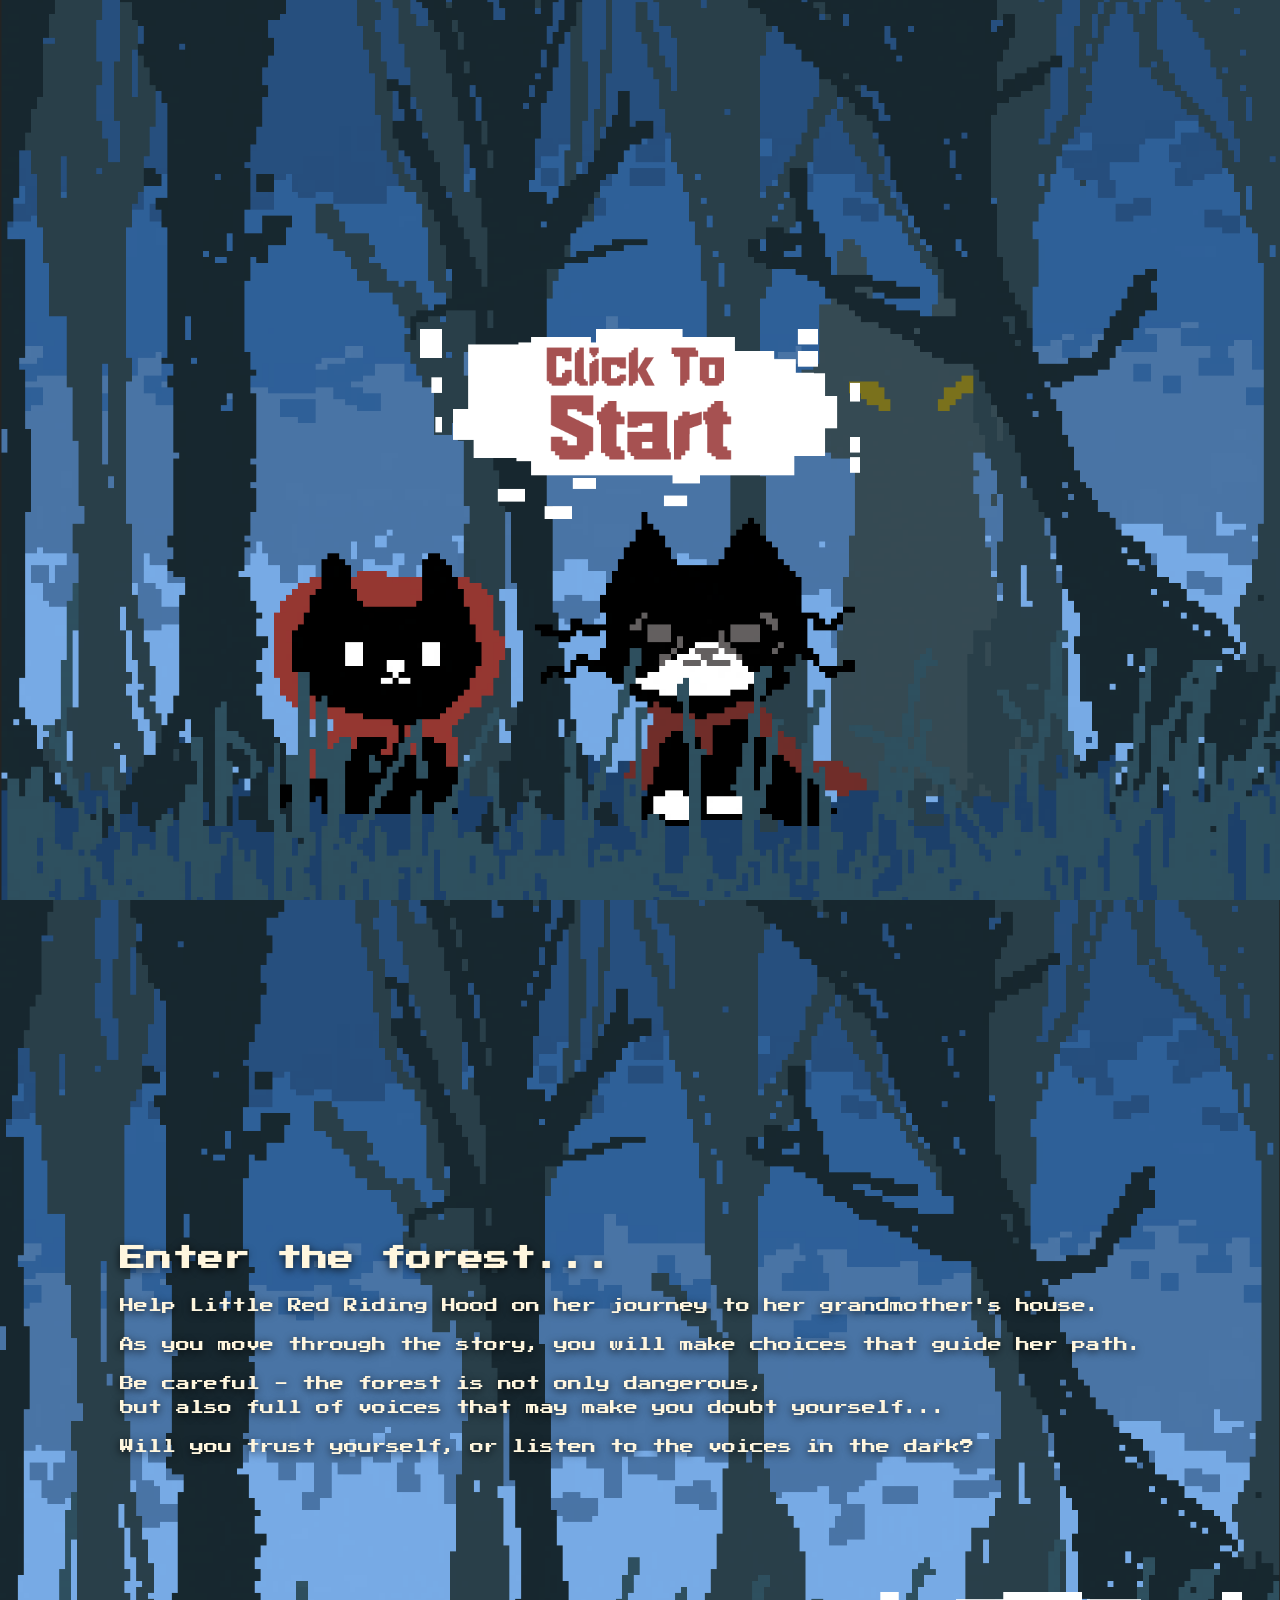
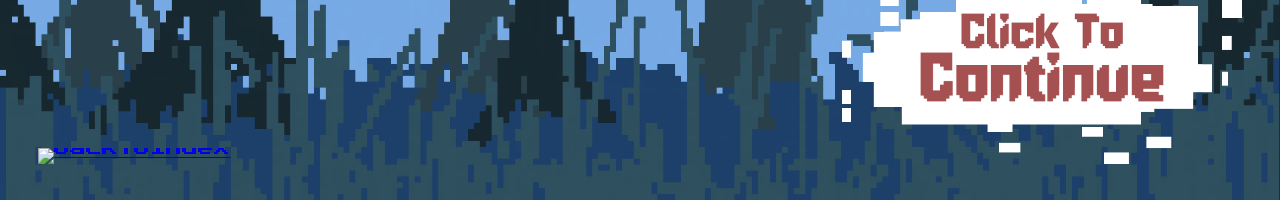
==== index.html @ edc4420d "Add files via upload" ====
<!DOCTYPE html>
<html lang="zh-CN">
<head>
	<meta charset="UTF-8">
	<meta name="viewport" content="width=device-width, initial-scale=1.0">
	<title>Background Demo</title>
	<link rel="stylesheet" href="style.css">
</head>
<body>
	<section class="screen first-screen" id="first-screen">
		<main class="hero">
			<a class="start-button" href="#second-screen" aria-label="start">
				<img src="pic/button1.png" alt="startGame">
			</a>
		</main>
	</section>

	<section class="screen second-screen" id="second-screen">
		<section class="instruction-copy" aria-label="instruction text">
			<h2>Enter the forest...</h2>
			<p>Help Little Red Riding Hood on her journey to her grandmother's house.</p>
			<p>As you move through the story, you will make choices that guide her path.</p>
			<p>Be careful - the forest is not only dangerous,<br>but also full of voices that may make you doubt yourself...</p>
			<p>Will you trust yourself, or listen to the voices in the dark?</p>
		</section>
		<a class="back-home-button" href="#first-screen" aria-label="backToIndex">
			<img src="pic/button3.png" alt="backToIndex">
		</a>
		<a class="game-button" href="game.html" aria-label="enterGame">
			<img src="pic/button2.png" alt="enterGame">
		</a>
	</section>
	<div class="transition-panel" aria-hidden="true"></div>
	<script src="index.js"></script>
</body>
</html>
---- style.css ----
@import url("https://fonts.googleapis.com/css2?family=Press+Start+2P&display=swap");

html {
	scroll-behavior: smooth;
}

body {
	margin: 0;
	min-height: 100vh;
	overflow-x: hidden;
	font-family: "Press Start 2P", monospace;
}

body.pre-start-lock {
	overflow: hidden;
}

body.instruction-lock {
	overflow: hidden;
}


.screen {
	min-height: 100vh;
	background-size: cover;
	background-position: center;
	background-repeat: no-repeat;
	display: flex;
	align-items: center;
	justify-content: center;
}

.first-screen {
	background-image: url("pic/index.png");
}

.second-screen {
	background-image: url("pic/background.png");
	position: relative;
}

.instruction-copy {
	width: min(86vw, 1040px);
	color: #fff6de;
	text-align: left;
	line-height: 1.6;
	text-shadow: 0 2px 8px rgba(0, 0, 0, 0.75);
}

.instruction-copy h2 {
	margin: 0 0 18px;
	font-size: clamp(18px, 2vw, 32px);
	line-height: 1.4;
}

.instruction-copy p {
	margin: 0 0 14px;
	font-size: clamp(10px, 1.1vw, 18px);
	line-height: 1.75;
}

.instruction-copy p:last-child {
	margin-bottom: 0;
}

.game-button {
	position: absolute;
	right: clamp(16px, 3vw, 48px);
	bottom: clamp(16px, 4vh, 56px);
	display: inline-block;
	line-height: 0;
	transition: transform 0.2s ease;
}

.game-button img {
	width: min(46vw, 400px);
	height: auto;
	display: block;
}

.game-button:hover {
	transform: translateY(-2px);
}

.back-home-button {
	position: absolute;
	left: clamp(16px, 3vw, 48px);
	bottom: clamp(16px, 4vh, 56px);
	display: inline-block;
	line-height: 0;
	transition: transform 0.2s ease;
}

.back-home-button img {
	width: min(42vw, 340px);
	height: auto;
	display: block;
}

.back-home-button:hover {
	transform: translateY(-2px);
}

.transition-panel {
	position: fixed;
	inset: 0;
	background-image: url("pic/game.png");
	background-size: cover;
	background-position: center;
	background-repeat: no-repeat;
	transform: translateX(100%);
	pointer-events: none;
	z-index: 999;
}

body.to-game .screen {
	animation: currentPageOut 0.7s ease forwards;
}

body.to-game .transition-panel {
	animation: gamePageIn 0.7s ease forwards;
}

@keyframes currentPageOut {
	from {
		transform: translateX(0);
	}

	to {
		transform: translateX(-100%);
	}
}

@keyframes gamePageIn {
	from {
		transform: translateX(100%);
	}

	to {
		transform: translateX(0);
	}
}

.hero {
	display: flex;
	flex-direction: column;
	align-items: center;
	justify-content: center;
	gap: 18px;
	text-align: center;
}

.title-image {
	width: min(42vw, 400px);
	height: auto;
	display: block;
}

.start-button {
	display: inline-block;
	padding: 0;
	border: 0;
	background: transparent;
	cursor: pointer;
	margin-top: -52px;
}

.start-button img {
	width: min(50vw, 440px);
	height: auto;
	display: block;
}

.start-button:hover {
	transform: translateY(-2px);
}

.game-page {
	width: 100%;
	height: 100vh;
	background-image: url("pic/game.png");
	background-size: cover;
	background-position: center;
	background-repeat: no-repeat;
	position: relative;
	overflow: hidden;
}

.ending-page {
	background-image: url("pic/background.png") !important;
	display: grid;
	place-items: center;
	min-height: 100vh;
	padding: clamp(64px, 8vh, 92px) clamp(14px, 2vw, 24px) clamp(20px, 3vh, 30px);
	box-sizing: border-box;
}

.collection-btn {
	position: fixed;
	top: clamp(12px, 2vh, 20px);
	right: clamp(12px, 2vw, 24px);
	z-index: 6;
	font-family: "Press Start 2P", monospace;
	font-size: clamp(8px, 0.8vw, 11px);
	padding: 10px 12px;
	border: 2px solid #f5f5f5;
	border-radius: 10px;
	background: #ffffff;
	color: #2a1a18;
	cursor: pointer;
	transition: transform 0.15s ease, box-shadow 0.15s ease;
}

.collection-btn:hover {
	transform: translateY(-2px);
	box-shadow: 0 10px 16px rgba(0, 0, 0, 0.28);
}

.back-btn {
	position: fixed;
	left: clamp(10px, 1.8vw, 24px);
	top: clamp(126px, 18vh, 176px);
	z-index: 6;
	display: inline-block;
	line-height: 0;
	transition: transform 0.15s ease;
}

.back-btn img {
	width: min(22vw, 180px);
	height: auto;
	display: block;
}

.back-btn:hover {
	transform: translateY(-2px);
}

.story-shell {
	width: min(84vw, 900px);
	margin: clamp(64px, 9vh, 112px) auto 0;
	padding: clamp(16px, 2.6vh, 30px);
	display: grid;
	gap: 14px;
	position: relative;
	z-index: 2;
}

.ending-shell {
	width: min(94vw, 1180px);
	margin: 0;
	padding: clamp(12px, 1.6vh, 20px);
	display: grid;
	grid-template-columns: 1fr 1fr;
	gap: clamp(14px, 2vw, 22px);
	position: relative;
	z-index: 2;
}

.ending-image-card {
	background: rgba(24, 17, 16, 0.82);
	border: 2px solid rgba(255, 220, 170, 0.65);
	border-radius: 14px;
	padding: 10px;
	backdrop-filter: blur(3px);
	box-shadow: 0 14px 26px rgba(0, 0, 0, 0.35);
	display: flex;
	align-items: center;
	justify-content: center;
	min-height: 0;
	width: fit-content;
	max-width: 100%;
	justify-self: center;
}

.ending-image-card img {
	display: block;
	width: auto;
	height: auto;
	max-width: min(42vw, 560px);
	max-height: 72vh;
	border-radius: 8px;
}

.ending-card {
	background: rgba(24, 17, 16, 0.82);
	border: 2px solid rgba(255, 220, 170, 0.65);
	border-radius: 14px;
	padding: clamp(16px, 2vw, 24px);
	color: #fff8e5;
	backdrop-filter: blur(3px);
	box-shadow: 0 14px 26px rgba(0, 0, 0, 0.35);
	display: flex;
	flex-direction: column;
	justify-content: center;
	min-height: 0;
}

.ending-card h2 {
	margin: 0 0 12px;
	font-size: clamp(14px, 2vw, 24px);
	line-height: 1.4;
}

.ending-card p {
	margin: 0 0 16px;
	font-size: clamp(10px, 1.1vw, 16px);
	line-height: 1.9;
	color: #fff2d0;
	flex-grow: 1;
}

.ending-actions {
	display: flex;
	align-items: center;
	justify-content: space-between;
	gap: 12px;
	flex-wrap: nowrap;
}

.action-btn {
	font-family: "Press Start 2P", monospace;
	font-size: clamp(8px, 0.92vw, 12px);
	line-height: 1.6;
	padding: 12px 14px;
	text-align: center;
	border: 2px solid #f5f5f5;
	border-radius: 10px;
	background: #ffffff;
	color: #2a1a18;
	cursor: pointer;
	transition: transform 0.15s ease, box-shadow 0.15s ease;
}

.action-btn:hover {
	transform: translateY(-2px);
	box-shadow: 0 10px 16px rgba(0, 0, 0, 0.28);
}

.image-action-btn {
	padding: 0;
	border: 0;
	background: transparent;
	box-shadow: none;
}

.image-action-btn img {
	width: min(26vw, 210px);
	height: auto;
	display: block;
}

.image-action-btn:hover {
	transform: translateY(-2px);
	box-shadow: none;
}

.story-header {
	background: rgba(20, 8, 8, 0.72);
	border: 2px solid rgba(255, 214, 153, 0.75);
	border-radius: 14px;
	padding: clamp(14px, 2vw, 20px);
	box-shadow: 0 12px 24px rgba(0, 0, 0, 0.35);
	color: #fff0c9;
}

.story-header h1 {
	margin: 0;
	font-size: clamp(16px, 2.2vw, 30px);
	line-height: 1.4;
}

.chapter-label {
	margin: 0 0 10px;
	font-size: clamp(8px, 1vw, 12px);
	letter-spacing: 0.08em;
	text-transform: uppercase;
	color: #ffd188;
}

.hud-stats {
	position: fixed;
	left: clamp(10px, 1.8vw, 24px);
	top: clamp(10px, 1.8vh, 20px);
	z-index: 5;
	display: grid;
	gap: 7px;
	font-size: clamp(8px, 0.85vw, 12px);
	max-width: min(42vw, 360px);
}

.hud-stats span {
	display: block;
	padding: 8px 10px;
	border-radius: 8px;
	background: rgba(17, 9, 8, 0.82);
	border: 1px solid rgba(255, 233, 188, 0.55);
	color: #fff2d0;
	box-shadow: 0 8px 14px rgba(0, 0, 0, 0.25);
}

.story-card {
	background: rgba(24, 17, 16, 0.82);
	border: 2px solid rgba(255, 220, 170, 0.65);
	border-radius: 14px;
	padding: clamp(16px, 2vw, 24px);
	color: #fff8e5;
	backdrop-filter: blur(3px);
	box-shadow: 0 14px 26px rgba(0, 0, 0, 0.35);
	min-height: clamp(390px, 48vh, 540px);
}

.story-card h2 {
	margin: 0 0 12px;
	font-size: clamp(14px, 2vw, 24px);
	line-height: 1.4;
}

.story-card p {
	margin: 0;
	font-size: clamp(10px, 1.1vw, 16px);
	line-height: 1.9;
	color: #fff2d0;
}

.choice-list {
	margin-top: 22px;
	display: grid;
	gap: 12px;
}

.choice-btn,
.restart-btn {
	font-family: "Press Start 2P", monospace;
	font-size: clamp(8px, 0.92vw, 12px);
	line-height: 1.6;
	padding: 12px 14px;
	text-align: left;
	border: 2px solid #f5f5f5;
	border-radius: 10px;
	background: #ffffff;
	color: #2a1a18;
	cursor: pointer;
	transition: transform 0.15s ease, box-shadow 0.15s ease;
}

.choice-btn:hover,
.restart-btn:hover {
	transform: translateY(-2px);
	box-shadow: 0 10px 16px rgba(0, 0, 0, 0.28);
}

.restart-btn {
	margin-top: 20px;
	text-align: center;
	width: 100%;
}

.ending-modal {
	position: fixed;
	inset: 0;
	z-index: 10;
	display: grid;
	place-items: center;
	padding: 18px;
}

.ending-modal[hidden] {
	display: none;
}

.ending-modal-backdrop {
	position: absolute;
	inset: 0;
	background: rgba(0, 0, 0, 0.62);
}

.ending-modal-panel {
	position: relative;
	width: min(92vw, 760px);
	max-height: min(82vh, 680px);
	overflow: auto;
	background: rgba(25, 16, 15, 0.95);
	border: 2px solid rgba(255, 220, 170, 0.8);
	border-radius: 14px;
	padding: clamp(16px, 2vw, 24px);
	box-shadow: 0 16px 30px rgba(0, 0, 0, 0.36);
	color: #fff8e5;
}

.ending-modal-header {
	display: flex;
	align-items: center;
	justify-content: space-between;
	gap: 12px;
}

.ending-modal-header h2 {
	margin: 0;
	font-size: clamp(13px, 1.4vw, 20px);
	line-height: 1.4;
}

.close-modal-btn {
	font-family: "Press Start 2P", monospace;
	font-size: clamp(8px, 0.78vw, 10px);
	padding: 8px 10px;
	border: 2px solid #f5f5f5;
	border-radius: 8px;
	background: #ffffff;
	color: #2a1a18;
	cursor: pointer;
}

.ending-count {
	margin: 14px 0 12px;
	font-size: clamp(9px, 1vw, 13px);
	color: #ffe6b3;
}

.ending-collection-list {
	list-style: none;
	padding: 0;
	margin: 0;
	display: grid;
	gap: 10px;
}

.ending-collection-list li {
	border: 1px solid rgba(255, 220, 170, 0.5);
	border-radius: 10px;
	padding: 12px;
	background: rgba(255, 234, 196, 0.08);
	font-size: clamp(8px, 0.9vw, 12px);
	line-height: 1.7;
}

.ending-link-btn {
	font-family: "Press Start 2P", monospace;
	font-size: inherit;
	line-height: inherit;
	color: #fff8e5;
	background: transparent;
	border: 0;
	padding: 0;
	text-align: left;
	width: 100%;
	cursor: pointer;
}

.ending-link-btn:hover {
	text-decoration: underline;
}

.ending-collection-list .locked {
	color: #d6c4a0;
	opacity: 0.8;
}

@media (max-width: 860px) {
	.ending-page {
		padding-top: 72px;
		padding-bottom: 18px;
		place-items: start center;
	}

	.ending-shell {
		grid-template-columns: 1fr;
		width: min(94vw, 620px);
		padding: 0;
	}

	.ending-image-card,
	.ending-card {
		min-height: 0;
	}

	.ending-image-card img {
		max-width: 100%;
		max-height: 56vh;
	}

	.ending-actions {
		justify-content: center;
		gap: 10px;
	}

	.image-action-btn img {
		width: min(40vw, 170px);
	}

	.hud-stats {
		left: 10px;
		top: 10px;
		max-width: 64vw;
		font-size: 8px;
	}

	.back-btn {
		left: 10px;
		top: 172px;
	}

	.back-btn img {
		width: min(38vw, 170px);
	}

	.story-shell {
		margin-top: clamp(92px, 12vh, 138px);
		padding-bottom: 140px;
	}

	.collection-btn {
		font-size: 8px;
		padding: 9px 10px;
	}
}
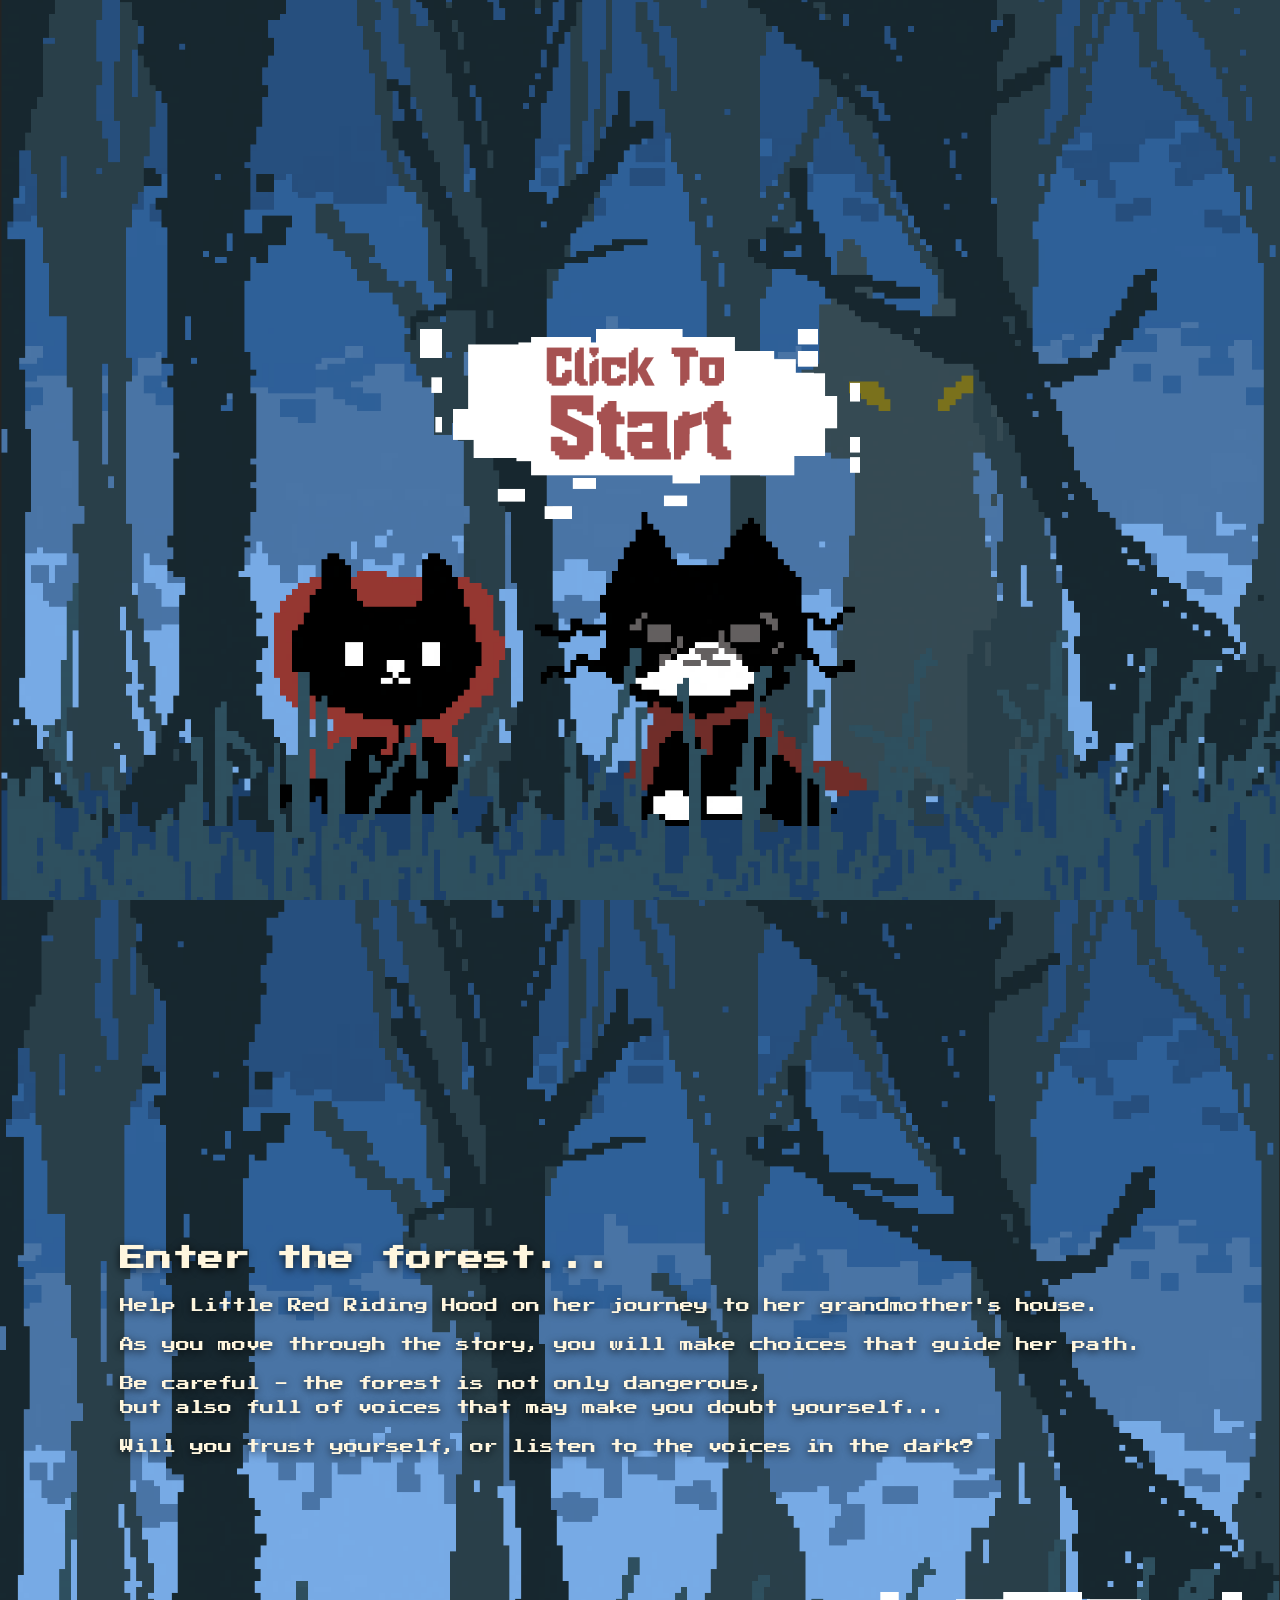
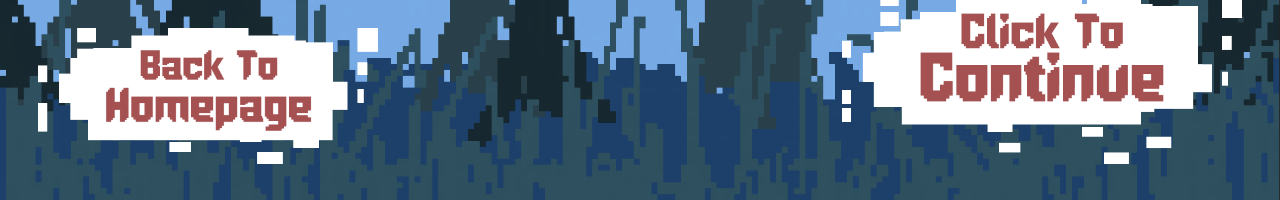
==== commit 743e3bf2: "Update index.html" ====
--- a/index.html
+++ b/index.html
@@ -24,7 +24,7 @@
 			<p>Will you trust yourself, or listen to the voices in the dark?</p>
 		</section>
 		<a class="back-home-button" href="#first-screen" aria-label="backToIndex">
-			<img src="pic/button3.png" alt="backToIndex">
+			<img src="pic/button5.png" alt="backToIndex">
 		</a>
 		<a class="game-button" href="game.html" aria-label="enterGame">
 			<img src="pic/button2.png" alt="enterGame">
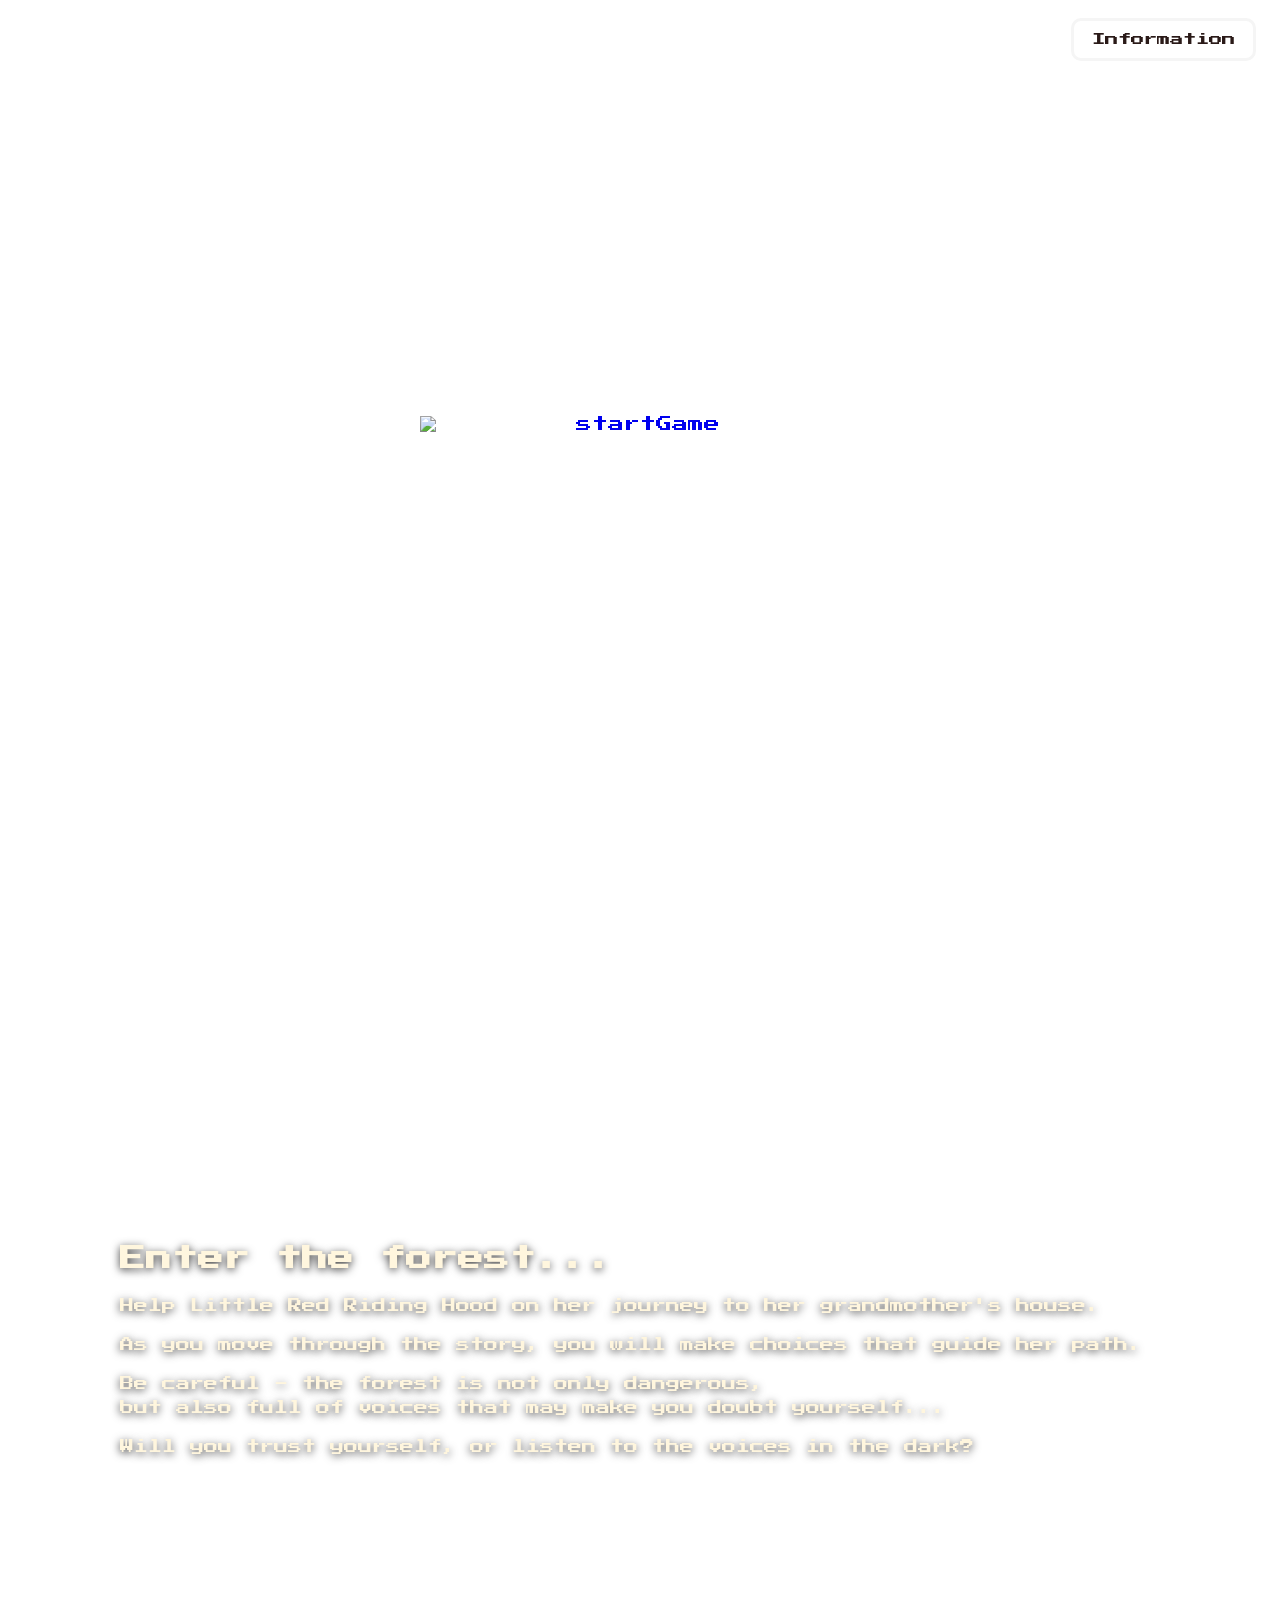
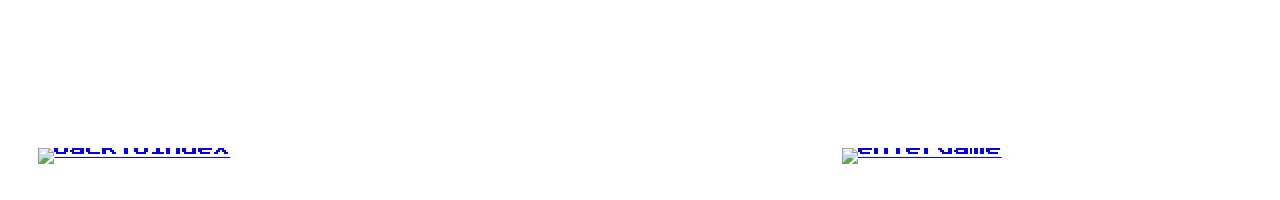
==== commit b52ef4b3: "Add files via upload" ====
--- a/index.html
+++ b/index.html
@@ -30,6 +30,23 @@
 			<img src="pic/button2.png" alt="enterGame">
 		</a>
 	</section>
+	<button class="info-button" type="button" aria-haspopup="dialog" aria-expanded="false" aria-controls="info-popup">
+		Information
+	</button>
+	<section class="info-popup" id="info-popup" role="dialog" aria-modal="true" aria-label="Information panel" hidden>
+		<div class="info-popup-backdrop" data-info-close></div>
+		<div class="info-popup-panel">
+			<button class="info-popup-close" type="button" aria-label="Close information" data-info-close>
+				<img src="pic/close.png" alt="">
+			</button>
+			<div class="info-popup-content">
+				<h2>Introduction:</h2>
+				<p>To be added...</p>
+				<h2>Reference:</h2>
+				<p>To be added...</p>
+			</div>
+		</div>
+	</section>
 	<div class="transition-panel" aria-hidden="true"></div>
 	<script src="index.js"></script>
 </body>
--- a/style.css
+++ b/style.css
@@ -11,14 +11,10 @@
 	font-family: "Press Start 2P", monospace;
 }
 
-body.pre-start-lock {
+body.pre-start-lock,
+body.info-open {
 	overflow: hidden;
 }
-
-body.instruction-lock {
-	overflow: hidden;
-}
-
 
 .screen {
 	min-height: 100vh;
@@ -37,6 +33,35 @@
 .second-screen {
 	background-image: url("pic/background.png");
 	position: relative;
+}
+
+.hero {
+	display: flex;
+	flex-direction: column;
+	align-items: center;
+	justify-content: center;
+	gap: 18px;
+	text-align: center;
+}
+
+.start-button {
+	display: inline-block;
+	padding: 0;
+	border: 0;
+	background: transparent;
+	cursor: pointer;
+	margin-top: -52px;
+	transition: transform 0.2s ease;
+}
+
+.start-button img {
+	width: min(50vw, 440px);
+	height: auto;
+	display: block;
+}
+
+.start-button:hover {
+	transform: translateY(-2px);
 }
 
 .instruction-copy {
@@ -141,65 +166,42 @@
 	}
 }
 
-.hero {
-	display: flex;
-	flex-direction: column;
-	align-items: center;
-	justify-content: center;
-	gap: 18px;
-	text-align: center;
-}
-
-.title-image {
-	width: min(42vw, 400px);
-	height: auto;
-	display: block;
-}
-
-.start-button {
-	display: inline-block;
-	padding: 0;
-	border: 0;
-	background: transparent;
-	cursor: pointer;
-	margin-top: -52px;
-}
-
-.start-button img {
-	width: min(50vw, 440px);
-	height: auto;
-	display: block;
-}
-
-.start-button:hover {
-	transform: translateY(-2px);
-}
-
 .game-page {
 	width: 100%;
-	height: 100vh;
+	min-height: 100vh;
 	background-image: url("pic/game.png");
 	background-size: cover;
 	background-position: center;
 	background-repeat: no-repeat;
 	position: relative;
-	overflow: hidden;
-}
-
-.ending-page {
-	background-image: url("pic/background.png") !important;
-	display: grid;
-	place-items: center;
-	min-height: 100vh;
-	padding: clamp(64px, 8vh, 92px) clamp(14px, 2vw, 24px) clamp(20px, 3vh, 30px);
+	overflow-x: hidden;
+	overflow-y: auto;
+}
+
+.game-top-bar {
+	position: sticky;
+	top: 0;
+	z-index: 20;
+	display: flex;
+	align-items: center;
+	justify-content: space-between;
+	gap: 12px;
+	padding: clamp(10px, 1.4vw, 18px) clamp(12px, 2vw, 24px);
 	box-sizing: border-box;
+	background: transparent;
+	border-bottom: 0;
+	pointer-events: none;
+}
+
+.game-top-bar > * {
+	pointer-events: auto;
 }
 
 .collection-btn {
 	position: fixed;
 	top: clamp(12px, 2vh, 20px);
 	right: clamp(12px, 2vw, 24px);
-	z-index: 6;
+	z-index: 30;
 	font-family: "Press Start 2P", monospace;
 	font-size: clamp(8px, 0.8vw, 11px);
 	padding: 10px 12px;
@@ -216,18 +218,21 @@
 	box-shadow: 0 10px 16px rgba(0, 0, 0, 0.28);
 }
 
+.game-top-bar .collection-btn {
+	position: static;
+	top: auto;
+	right: auto;
+	z-index: auto;
+}
+
 .back-btn {
-	position: fixed;
-	left: clamp(10px, 1.8vw, 24px);
-	top: clamp(126px, 18vh, 176px);
-	z-index: 6;
 	display: inline-block;
 	line-height: 0;
 	transition: transform 0.15s ease;
 }
 
 .back-btn img {
-	width: min(22vw, 180px);
+	width: min(34vw, 220px);
 	height: auto;
 	display: block;
 }
@@ -238,121 +243,13 @@
 
 .story-shell {
 	width: min(84vw, 900px);
-	margin: clamp(64px, 9vh, 112px) auto 0;
+	margin: clamp(16px, 2.5vh, 40px) auto 0;
+	transform: translateX(10px);
 	padding: clamp(16px, 2.6vh, 30px);
 	display: grid;
 	gap: 14px;
 	position: relative;
 	z-index: 2;
-}
-
-.ending-shell {
-	width: min(94vw, 1180px);
-	margin: 0;
-	padding: clamp(12px, 1.6vh, 20px);
-	display: grid;
-	grid-template-columns: 1fr 1fr;
-	gap: clamp(14px, 2vw, 22px);
-	position: relative;
-	z-index: 2;
-}
-
-.ending-image-card {
-	background: rgba(24, 17, 16, 0.82);
-	border: 2px solid rgba(255, 220, 170, 0.65);
-	border-radius: 14px;
-	padding: 10px;
-	backdrop-filter: blur(3px);
-	box-shadow: 0 14px 26px rgba(0, 0, 0, 0.35);
-	display: flex;
-	align-items: center;
-	justify-content: center;
-	min-height: 0;
-	width: fit-content;
-	max-width: 100%;
-	justify-self: center;
-}
-
-.ending-image-card img {
-	display: block;
-	width: auto;
-	height: auto;
-	max-width: min(42vw, 560px);
-	max-height: 72vh;
-	border-radius: 8px;
-}
-
-.ending-card {
-	background: rgba(24, 17, 16, 0.82);
-	border: 2px solid rgba(255, 220, 170, 0.65);
-	border-radius: 14px;
-	padding: clamp(16px, 2vw, 24px);
-	color: #fff8e5;
-	backdrop-filter: blur(3px);
-	box-shadow: 0 14px 26px rgba(0, 0, 0, 0.35);
-	display: flex;
-	flex-direction: column;
-	justify-content: center;
-	min-height: 0;
-}
-
-.ending-card h2 {
-	margin: 0 0 12px;
-	font-size: clamp(14px, 2vw, 24px);
-	line-height: 1.4;
-}
-
-.ending-card p {
-	margin: 0 0 16px;
-	font-size: clamp(10px, 1.1vw, 16px);
-	line-height: 1.9;
-	color: #fff2d0;
-	flex-grow: 1;
-}
-
-.ending-actions {
-	display: flex;
-	align-items: center;
-	justify-content: space-between;
-	gap: 12px;
-	flex-wrap: nowrap;
-}
-
-.action-btn {
-	font-family: "Press Start 2P", monospace;
-	font-size: clamp(8px, 0.92vw, 12px);
-	line-height: 1.6;
-	padding: 12px 14px;
-	text-align: center;
-	border: 2px solid #f5f5f5;
-	border-radius: 10px;
-	background: #ffffff;
-	color: #2a1a18;
-	cursor: pointer;
-	transition: transform 0.15s ease, box-shadow 0.15s ease;
-}
-
-.action-btn:hover {
-	transform: translateY(-2px);
-	box-shadow: 0 10px 16px rgba(0, 0, 0, 0.28);
-}
-
-.image-action-btn {
-	padding: 0;
-	border: 0;
-	background: transparent;
-	box-shadow: none;
-}
-
-.image-action-btn img {
-	width: min(26vw, 210px);
-	height: auto;
-	display: block;
-}
-
-.image-action-btn:hover {
-	transform: translateY(-2px);
-	box-shadow: none;
 }
 
 .story-header {
@@ -366,8 +263,9 @@
 
 .story-header h1 {
 	margin: 0;
-	font-size: clamp(16px, 2.2vw, 30px);
+	font-size: clamp(12px, 1.7vw, 22px);
 	line-height: 1.4;
+	white-space: nowrap;
 }
 
 .chapter-label {
@@ -376,27 +274,6 @@
 	letter-spacing: 0.08em;
 	text-transform: uppercase;
 	color: #ffd188;
-}
-
-.hud-stats {
-	position: fixed;
-	left: clamp(10px, 1.8vw, 24px);
-	top: clamp(10px, 1.8vh, 20px);
-	z-index: 5;
-	display: grid;
-	gap: 7px;
-	font-size: clamp(8px, 0.85vw, 12px);
-	max-width: min(42vw, 360px);
-}
-
-.hud-stats span {
-	display: block;
-	padding: 8px 10px;
-	border-radius: 8px;
-	background: rgba(17, 9, 8, 0.82);
-	border: 1px solid rgba(255, 233, 188, 0.55);
-	color: #fff2d0;
-	box-shadow: 0 8px 14px rgba(0, 0, 0, 0.25);
 }
 
 .story-card {
@@ -456,6 +333,132 @@
 	width: 100%;
 }
 
+.hud-stats {
+	position: fixed;
+	left: clamp(10px, 1.8vw, 24px);
+	top: clamp(108px, 14vh, 162px);
+	z-index: 5;
+	display: grid;
+	gap: 7px;
+	font-size: clamp(8px, 0.85vw, 12px);
+	max-width: min(42vw, 360px);
+}
+
+.hud-stats span {
+	display: block;
+	padding: 8px 10px;
+	border-radius: 8px;
+	background: rgba(17, 9, 8, 0.82);
+	border: 1px solid rgba(255, 233, 188, 0.55);
+	color: #fff2d0;
+	box-shadow: 0 8px 14px rgba(0, 0, 0, 0.25);
+}
+
+.ending-page {
+	background-image: url("pic/background.png") !important;
+	position: relative;
+	display: flex;
+	align-items: center;
+	justify-content: center;
+	min-height: 100vh;
+	padding: clamp(84px, 10vh, 112px) clamp(14px, 2vw, 24px) clamp(120px, 17vh, 180px);
+	box-sizing: border-box;
+}
+
+.ending-shell {
+	width: min(94vw, 900px);
+	margin: 0;
+	padding: 0;
+	display: flex;
+	justify-content: center;
+	position: relative;
+	z-index: 2;
+}
+
+.ending-focus {
+	width: min(92vw, 760px);
+	display: grid;
+	gap: clamp(10px, 1.6vh, 14px);
+	justify-items: center;
+	text-align: center;
+}
+
+.ending-image-card {
+	background: rgba(24, 17, 16, 0.82);
+	border: 2px solid rgba(255, 220, 170, 0.65);
+	border-radius: 14px;
+	padding: clamp(8px, 1.1vw, 12px);
+	box-shadow: 0 14px 26px rgba(0, 0, 0, 0.35);
+	display: flex;
+	align-items: center;
+	justify-content: center;
+	width: fit-content;
+}
+
+.ending-image-card img {
+	display: block;
+	width: auto;
+	height: auto;
+	max-width: min(74vw, 520px);
+	max-height: min(48vh, 360px);
+	border-radius: 8px;
+}
+
+.ending-copy-card {
+	width: min(88vw, 760px);
+	padding: clamp(12px, 1.8vh, 16px) clamp(12px, 1.6vw, 18px);
+	background: rgba(24, 17, 16, 0.82);
+	border: 2px solid rgba(255, 220, 170, 0.65);
+	border-radius: 14px;
+	box-shadow: 0 14px 26px rgba(0, 0, 0, 0.35);
+	text-align: left;
+}
+
+.ending-title-banner {
+	margin: 0;
+	font-size: clamp(14px, 2vw, 24px);
+	line-height: 1.4;
+	color: #fff8e5;
+	text-align: center;
+}
+
+.ending-text-strip {
+	margin: 10px 0 0;
+	font-size: clamp(10px, 1.1vw, 16px);
+	line-height: 1.9;
+	color: #fff2d0;
+}
+
+.ending-corner-action {
+	position: fixed;
+	z-index: 5;
+	bottom: clamp(18px, 4.2vh, 42px);
+	padding: 0;
+	border: 0;
+	background: transparent;
+	line-height: 0;
+	cursor: pointer;
+	transition: transform 0.15s ease;
+}
+
+.ending-corner-action img {
+	width: min(29vw, 280px);
+	height: auto;
+	display: block;
+}
+
+.ending-left {
+	left: clamp(12px, 3vw, 40px);
+}
+
+.ending-right {
+	right: clamp(12px, 3vw, 40px);
+}
+
+.ending-corner-action:hover {
+	transform: translateY(-2px);
+}
+
 .ending-modal {
 	position: fixed;
 	inset: 0;
@@ -495,6 +498,14 @@
 	gap: 12px;
 }
 
+.ending-modal-actions {
+	display: flex;
+	align-items: center;
+	gap: 10px;
+	flex-wrap: wrap;
+	justify-content: flex-end;
+}
+
 .ending-modal-header h2 {
 	margin: 0;
 	font-size: clamp(13px, 1.4vw, 20px);
@@ -502,6 +513,20 @@
 }
 
 .close-modal-btn {
+	padding: 0;
+	border: 0;
+	background: transparent;
+	cursor: pointer;
+	line-height: 0;
+}
+
+.close-modal-btn img {
+	display: block;
+	width: clamp(24px, 4.2vw, 54px);
+	height: auto;
+}
+
+.reset-collection-btn {
 	font-family: "Press Start 2P", monospace;
 	font-size: clamp(8px, 0.78vw, 10px);
 	padding: 8px 10px;
@@ -510,6 +535,11 @@
 	background: #ffffff;
 	color: #2a1a18;
 	cursor: pointer;
+}
+
+.reset-collection-btn:hover {
+	transform: translateY(-2px);
+	box-shadow: 0 10px 16px rgba(0, 0, 0, 0.28);
 }
 
 .ending-count {
@@ -557,61 +587,330 @@
 	opacity: 0.8;
 }
 
-@media (max-width: 860px) {
-	.ending-page {
-		padding-top: 72px;
-		padding-bottom: 18px;
-		place-items: start center;
-	}
-
-	.ending-shell {
-		grid-template-columns: 1fr;
-		width: min(94vw, 620px);
-		padding: 0;
-	}
-
-	.ending-image-card,
-	.ending-card {
-		min-height: 0;
-	}
-
-	.ending-image-card img {
-		max-width: 100%;
-		max-height: 56vh;
-	}
-
-	.ending-actions {
-		justify-content: center;
-		gap: 10px;
-	}
-
-	.image-action-btn img {
-		width: min(40vw, 170px);
-	}
-
-	.hud-stats {
-		left: 10px;
-		top: 10px;
-		max-width: 64vw;
-		font-size: 8px;
-	}
-
-	.back-btn {
-		left: 10px;
-		top: 172px;
-	}
-
-	.back-btn img {
-		width: min(38vw, 170px);
-	}
-
-	.story-shell {
-		margin-top: clamp(92px, 12vh, 138px);
-		padding-bottom: 140px;
+.info-button {
+	position: fixed;
+	top: clamp(12px, 2vh, 20px);
+	right: clamp(12px, 2vw, 24px);
+	z-index: 7;
+	font-family: "Press Start 2P", monospace;
+	font-size: clamp(10px, 1.05vw, 14px);
+	padding: 12px 18px;
+	border: 3px solid #f5f5f5;
+	border-radius: 10px;
+	background: #ffffff;
+	color: #2a1a18;
+	cursor: pointer;
+	transition: transform 0.15s ease, box-shadow 0.15s ease;
+}
+
+.info-button:hover {
+	transform: translateY(-2px);
+	box-shadow: 0 10px 16px rgba(0, 0, 0, 0.28);
+}
+
+.info-popup {
+	position: fixed;
+	inset: 0;
+	z-index: 20;
+	display: flex;
+	justify-content: center;
+	align-items: flex-start;
+	padding: clamp(76px, 10vh, 126px) clamp(8px, 2vw, 20px) clamp(8px, 2vh, 20px);
+}
+
+.info-popup[hidden] {
+	display: none;
+}
+
+.info-popup-backdrop {
+	position: absolute;
+	inset: 0;
+	background: rgba(0, 0, 0, 0.45);
+	opacity: 0;
+	transition: opacity 0.22s ease;
+}
+
+.info-popup-panel {
+	position: relative;
+	width: min(94vw, 980px);
+	aspect-ratio: 1024 / 768;
+	max-height: 92vh;
+	background-image: url("pic/board.png");
+	background-size: 100% 100%;
+	background-position: center;
+	background-repeat: no-repeat;
+	padding: clamp(104px, 11vw, 156px) clamp(60px, 6.4vw, 84px) clamp(48px, 5.4vw, 68px);
+	box-sizing: border-box;
+	transform: translateY(-72px);
+	opacity: 0;
+	transition: transform 0.24s ease, opacity 0.24s ease;
+}
+
+.info-popup.is-open .info-popup-backdrop {
+	opacity: 1;
+}
+
+.info-popup.is-open .info-popup-panel {
+	transform: translateY(0);
+	opacity: 1;
+}
+
+.info-popup-close {
+	position: absolute;
+	top: clamp(138px, 14vw, 182px);
+	right: clamp(58px, 5.8vw, 82px);
+	padding: 0;
+	border: 0;
+	background: transparent;
+	line-height: 0;
+	cursor: pointer;
+	filter: drop-shadow(0 1px 1px rgba(255, 243, 208, 0.65));
+}
+
+.info-popup-close img {
+	width: clamp(28px, 4.2vw, 62px);
+	height: auto;
+	display: block;
+}
+
+.info-popup-content {
+	width: min(850px, 100%);
+	height: 450px;
+	margin-top: clamp(88px, 8.5vw, 116px);
+	color: #f6f0e2;
+	text-shadow: 0 2px 6px rgba(0, 0, 0, 0.7);
+	max-height: 450px;
+	overflow-y: auto;
+	overflow-x: hidden;
+	padding-right: clamp(4px, 1vw, 10px);
+	scrollbar-color: rgba(84, 57, 37, 0.9) rgba(208, 173, 125, 0.35);
+	scrollbar-width: thin;
+}
+
+.info-popup-content::-webkit-scrollbar {
+	width: 10px;
+}
+
+.info-popup-content::-webkit-scrollbar-track {
+	background: rgba(208, 173, 125, 0.3);
+	border-radius: 999px;
+}
+
+.info-popup-content::-webkit-scrollbar-thumb {
+	background: rgba(84, 57, 37, 0.9);
+	border-radius: 999px;
+}
+
+.info-popup-content h2 {
+	margin: 0;
+	font-size: clamp(16px, 2.7vw, 56px);
+	line-height: 1.45;
+}
+
+.info-popup-content p {
+	margin: clamp(12px, 1.8vh, 18px) 0 clamp(42px, 9vh, 92px);
+	font-size: clamp(10px, 1.1vw, 16px);
+	line-height: 1.8;
+	min-height: 1.8em;
+}
+
+@media (max-width: 1100px) {
+	.game-page {
+		height: auto;
+		min-height: 100vh;
+		overflow-x: hidden;
+		overflow-y: auto;
+	}
+
+	.game-top-bar {
+		padding: 10px 12px;
 	}
 
 	.collection-btn {
 		font-size: 8px;
 		padding: 9px 10px;
 	}
-}
+
+	.back-btn img {
+		width: min(34vw, 220px);
+	}
+
+	.hud-stats {
+		top: clamp(76px, 10vh, 118px);
+		max-width: min(52vw, 320px);
+		font-size: 8px;
+		gap: 6px;
+	}
+
+	.story-shell {
+		width: min(92vw, 760px);
+		margin-top: clamp(14px, 2vh, 36px);
+		transform: translateX(8px);
+		padding-bottom: clamp(120px, 16vh, 180px);
+	}
+
+	.story-card {
+		min-height: auto;
+	}
+
+	.choice-list {
+		margin-top: 18px;
+	}
+
+	.choice-btn,
+	.restart-btn {
+		font-size: 8px;
+		line-height: 1.5;
+	}
+
+	.restart-btn {
+		margin-top: 16px;
+	}
+}
+
+@media (max-width: 860px) {
+	.ending-page {
+		padding-top: clamp(78px, 12vh, 100px);
+		padding-bottom: clamp(92px, 14vh, 130px);
+		align-items: flex-start;
+	}
+
+	.ending-shell {
+		width: min(96vw, 620px);
+	}
+
+	.ending-focus {
+		gap: 10px;
+	}
+
+	.ending-image-card img {
+		max-width: min(86vw, 460px);
+		max-height: min(42vh, 290px);
+	}
+
+	.ending-title-banner {
+		font-size: clamp(14px, 4.6vw, 20px);
+	}
+
+	.ending-text-strip {
+		font-size: clamp(9px, 2.5vw, 12px);
+		line-height: 1.65;
+	}
+
+	.ending-corner-action {
+		bottom: clamp(14px, 3vh, 24px);
+	}
+
+	.ending-corner-action img {
+		width: min(42vw, 200px);
+	}
+
+	.game-top-bar {
+		padding: 8px 10px;
+	}
+
+	.collection-btn {
+		font-size: 7px;
+		padding: 8px 9px;
+	}
+
+	.back-btn img {
+		width: min(38vw, 170px);
+	}
+
+	.hud-stats {
+		top: 92px;
+		max-width: none;
+		grid-template-columns: repeat(2, minmax(0, 1fr));
+		margin: 0 10px 12px;
+		font-size: 7px;
+		gap: 6px;
+	}
+
+	.hud-stats span {
+		font-size: 7px;
+		padding: 7px 8px;
+	}
+
+	.story-shell {
+		width: min(94vw, 640px);
+		margin-top: 44px;
+		transform: translateX(6px);
+		padding: 0 10px 140px;
+	}
+
+	.story-header {
+		padding: 12px;
+	}
+
+	.story-header h1 {
+		font-size: clamp(10px, 3.2vw, 15px);
+	}
+
+	.story-card {
+		padding: 14px;
+		min-height: auto;
+	}
+
+	.story-card h2 {
+		font-size: clamp(12px, 3.6vw, 18px);
+	}
+
+	.story-card p {
+		font-size: clamp(8px, 2.6vw, 11px);
+		line-height: 1.7;
+	}
+
+	.choice-list {
+		margin-top: 14px;
+		gap: 10px;
+	}
+
+	.choice-btn,
+	.restart-btn {
+		font-size: 7px;
+		padding: 10px 12px;
+		line-height: 1.5;
+	}
+
+	.info-button {
+		font-size: 9px;
+		padding: 11px 13px;
+	}
+
+	.info-popup {
+		padding-top: clamp(64px, 9vh, 90px);
+	}
+
+	.info-popup-panel {
+		width: 97vw;
+		aspect-ratio: 4 / 3;
+		padding: clamp(78px, 20vw, 112px) clamp(24px, 6vw, 38px) clamp(30px, 5vw, 44px);
+	}
+
+	.info-popup-close {
+		top: clamp(66px, 18vw, 104px);
+		right: clamp(24px, 6vw, 36px);
+	}
+
+	.info-popup-close img {
+		width: clamp(24px, 4.8vw, 48px);
+	}
+
+	.info-popup-content {
+		width: 100%;
+		height: auto;
+		margin-top: clamp(56px, 12vw, 82px);
+		max-height: calc(92vh - clamp(78px, 20vw, 112px) - clamp(30px, 5vw, 44px));
+	}
+
+	.info-popup-content h2 {
+		font-size: clamp(11px, 5.4vw, 24px);
+	}
+
+	.info-popup-content p {
+		font-size: clamp(8px, 2.4vw, 11px);
+		line-height: 1.7;
+		margin: clamp(9px, 1.4vh, 12px) 0 clamp(16px, 3vh, 26px);
+	}
+}
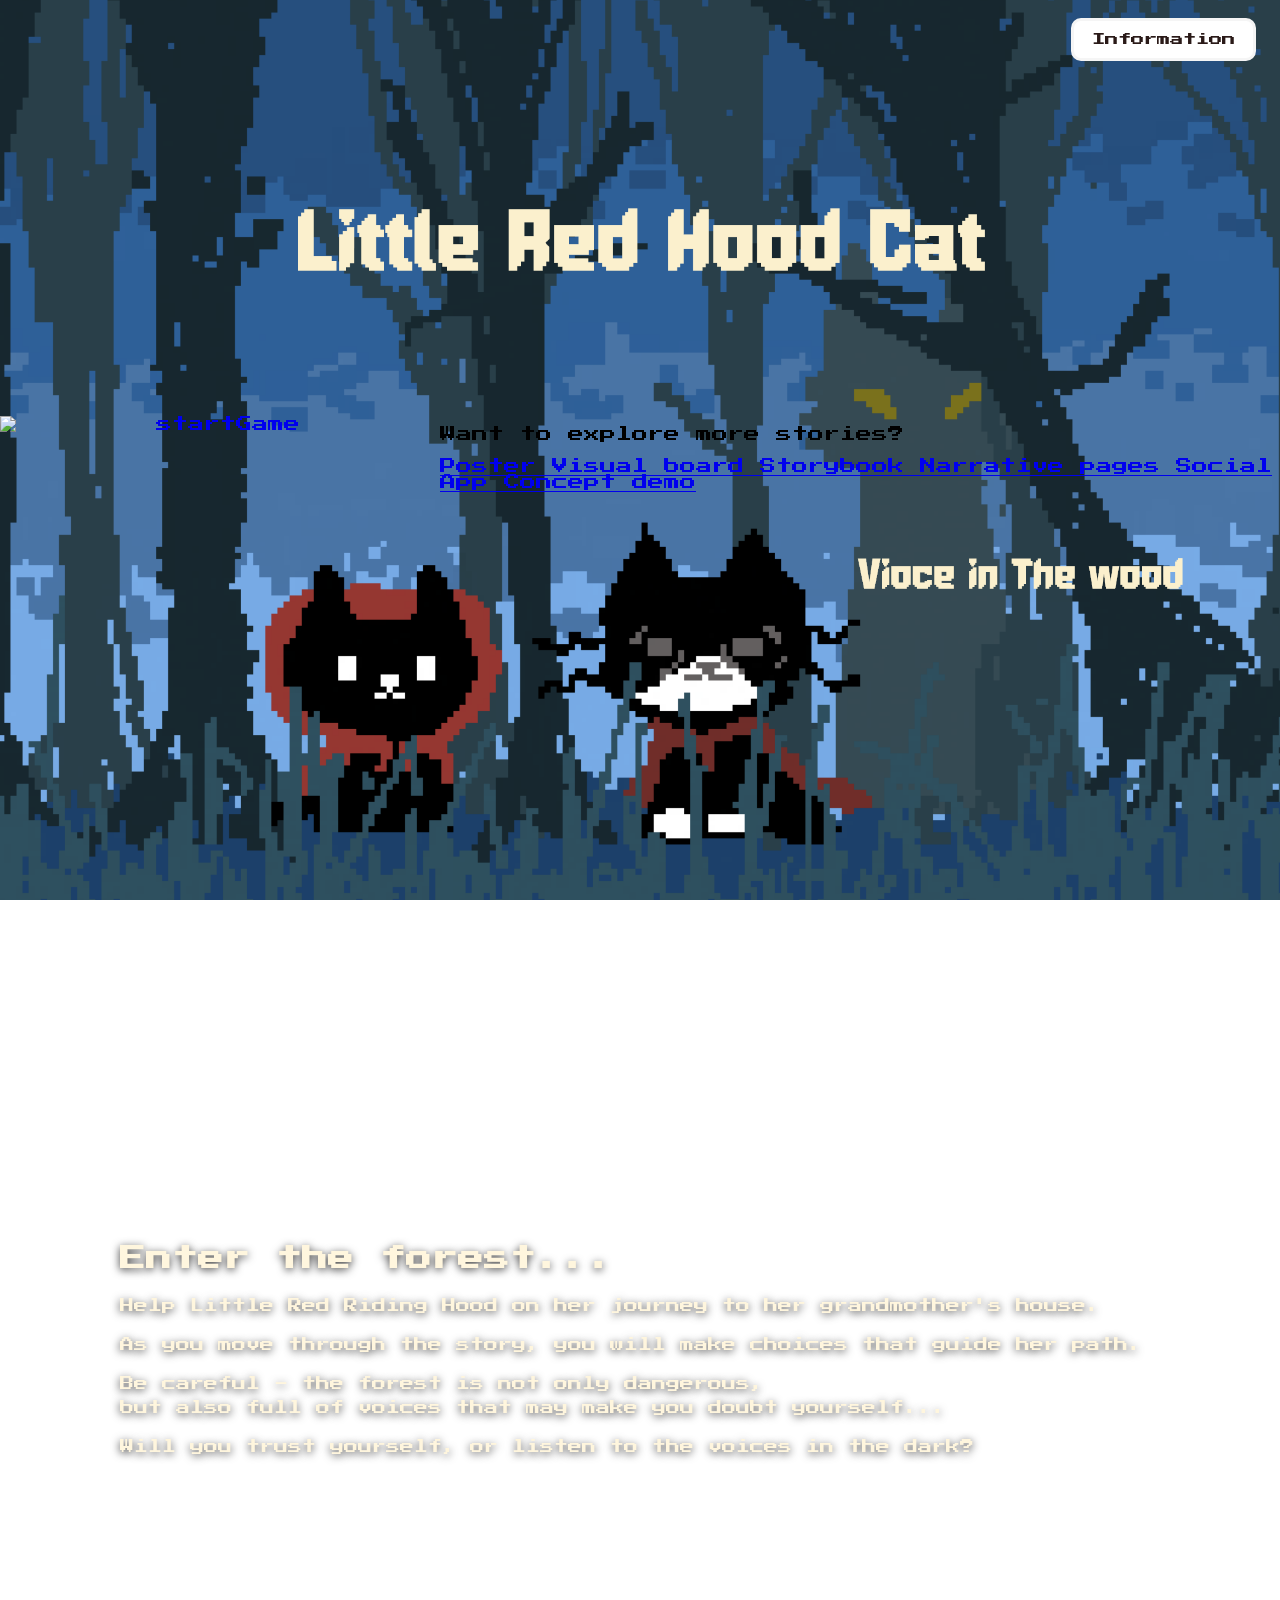
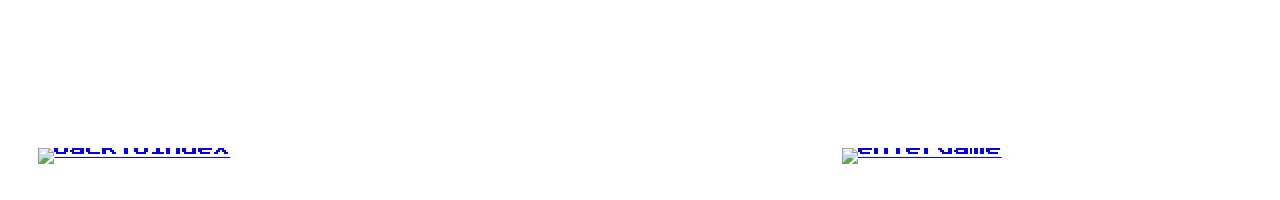
==== commit 43c283c5: "Add navigation links for additional story projects Added navigation links to explore more stories." ====
--- a/index.html
+++ b/index.html
@@ -13,6 +13,21 @@
 				<img src="pic/button1.png" alt="startGame">
 			</a>
 		</main>
+		<nav class="first-team-links" aria-label="group projects">
+			<p class="first-team-heading">Want to explore more stories?</p>
+			<a class="first-team-link" href="https://example.com/poster" target="_blank" rel="noopener noreferrer" aria-label="Open poster project">
+				<span class="first-team-title">Poster</span>
+				<span class="first-team-subtitle">Visual board</span>
+			</a>
+			<a class="first-team-link" href="https://example.com/storybook" target="_blank" rel="noopener noreferrer" aria-label="Open storybook project">
+				<span class="first-team-title">Storybook</span>
+				<span class="first-team-subtitle">Narrative pages</span>
+			</a>
+			<a class="first-team-link" href="https://example.com/social-app" target="_blank" rel="noopener noreferrer" aria-label="Open social app project">
+				<span class="first-team-title">Social App</span>
+				<span class="first-team-subtitle">Concept demo</span>
+			</a>
+		</nav>
 	</section>
 
 	<section class="screen second-screen" id="second-screen">
@@ -41,7 +56,9 @@
 			</button>
 			<div class="info-popup-content">
 				<h2>Introduction:</h2>
-				<p>To be added...</p>
+				<p>This is a simple interactive story game where you play as Little Red Riding Hood Cat.
+					Design by Xinnuo Li
+				</p>
 				<h2>Reference:</h2>
 				<p>To be added...</p>
 			</div>
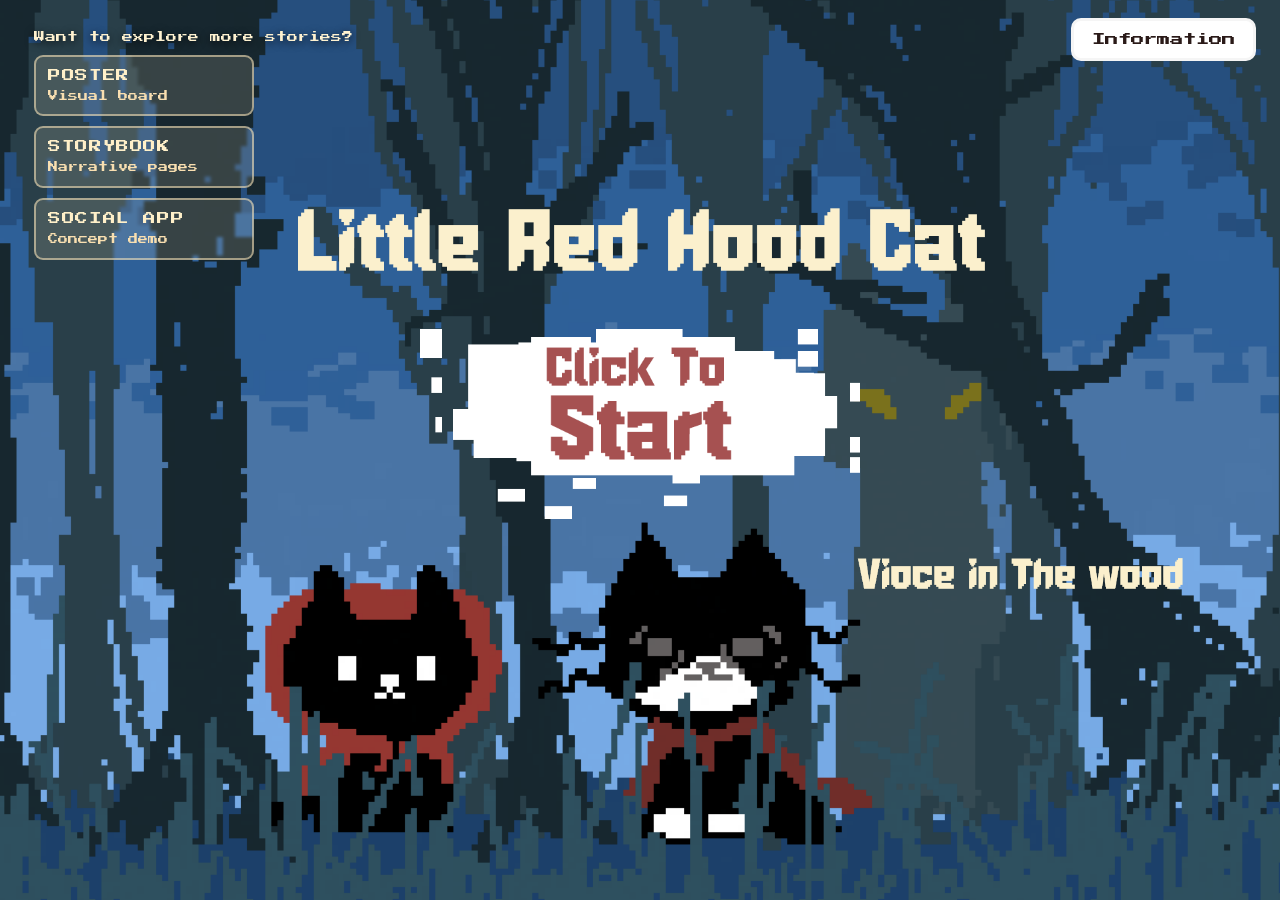
==== commit fa71ce9c: "Add files via upload" ====
--- a/index.html
+++ b/index.html
@@ -9,7 +9,7 @@
 <body>
 	<section class="screen first-screen" id="first-screen">
 		<main class="hero">
-			<a class="start-button" href="#second-screen" aria-label="start">
+			<a class="start-button" href="instruction.html" aria-label="start">
 				<img src="pic/button1.png" alt="startGame">
 			</a>
 		</main>
@@ -29,22 +29,6 @@
 			</a>
 		</nav>
 	</section>
-
-	<section class="screen second-screen" id="second-screen">
-		<section class="instruction-copy" aria-label="instruction text">
-			<h2>Enter the forest...</h2>
-			<p>Help Little Red Riding Hood on her journey to her grandmother's house.</p>
-			<p>As you move through the story, you will make choices that guide her path.</p>
-			<p>Be careful - the forest is not only dangerous,<br>but also full of voices that may make you doubt yourself...</p>
-			<p>Will you trust yourself, or listen to the voices in the dark?</p>
-		</section>
-		<a class="back-home-button" href="#first-screen" aria-label="backToIndex">
-			<img src="pic/button5.png" alt="backToIndex">
-		</a>
-		<a class="game-button" href="game.html" aria-label="enterGame">
-			<img src="pic/button2.png" alt="enterGame">
-		</a>
-	</section>
 	<button class="info-button" type="button" aria-haspopup="dialog" aria-expanded="false" aria-controls="info-popup">
 		Information
 	</button>
@@ -56,11 +40,13 @@
 			</button>
 			<div class="info-popup-content">
 				<h2>Introduction:</h2>
-				<p>This is a simple interactive story game where you play as Little Red Riding Hood Cat.
-					Design by Xinnuo Li
+				<p>This is a simple visual story game where you play as Little Red Riding Hood Cat. 
+					The game is built using HTML, CSS, and JavaScript, and features a branching narrative with multiple endings based on player choices.
 				</p>
 				<h2>Reference:</h2>
-				<p>To be added...</p>
+				<p><strong>1. Adobe Photoshop</strong><br>Adobe Inc. (n.d.). Adobe Photoshop. https://www.adobe.com/products/photoshop.html</p>
+				<p><strong>2. Adobe XD</strong><br>Adobe Inc. (n.d.). Adobe XD. https://www.adobe.com/products/xd.html</p>
+				<p>Design by Xinnuo Li (Group: Cat) for COMU1140</p>
 			</div>
 		</div>
 	</section>
--- a/style.css
+++ b/style.css
@@ -28,6 +28,7 @@
 
 .first-screen {
 	background-image: url("pic/index.png");
+	position: relative;
 }
 
 .second-screen {
@@ -86,6 +87,58 @@
 
 .instruction-copy p:last-child {
 	margin-bottom: 0;
+}
+
+
+.first-team-links {
+	position: absolute;
+	top: clamp(16px, 3.2vh, 36px);
+	left: clamp(16px, 2.8vw, 34px);
+	z-index: 6;
+	display: grid;
+	gap: 10px;
+}
+
+.first-team-heading {
+	margin: 0;
+	font-size: clamp(8px, 0.85vw, 11px);
+	line-height: 1.45;
+	color: #fff2d0;
+	text-shadow: 0 2px 8px rgba(0, 0, 0, 0.75);
+}
+
+.first-team-link {
+	display: grid;
+	gap: 5px;
+	width: clamp(148px, 15vw, 220px);
+	padding: 11px 12px;
+	text-decoration: none;
+	border: 2px solid rgba(255, 233, 188, 0.55);
+	border-radius: 9px;
+	background: rgba(255, 238, 205, 0.14);
+	color: #fff8e5;
+	backdrop-filter: blur(1.5px);
+	transition: transform 0.15s ease, box-shadow 0.15s ease, border-color 0.15s ease;
+}
+
+.first-team-link:hover {
+	transform: translateY(-2px);
+	box-shadow: 0 10px 16px rgba(0, 0, 0, 0.28);
+	border-color: rgba(255, 240, 210, 0.82);
+}
+
+.first-team-title {
+	font-size: clamp(9px, 0.98vw, 13px);
+	line-height: 1.35;
+	text-transform: uppercase;
+	letter-spacing: 0.05em;
+	color: #fff0c9;
+}
+
+.first-team-subtitle {
+	font-size: clamp(8px, 0.78vw, 10px);
+	line-height: 1.4;
+	color: #f9dfb0;
 }
 
 .game-button {
@@ -146,6 +199,16 @@
 	animation: gamePageIn 0.7s ease forwards;
 }
 
+body.to-index .screen {
+	animation: currentPageOutRight 0.7s ease forwards;
+}
+
+body.to-index .transition-panel {
+	background-image: url("pic/index.png");
+	transform: translateX(-100%);
+	animation: indexPageIn 0.7s ease forwards;
+}
+
 @keyframes currentPageOut {
 	from {
 		transform: translateX(0);
@@ -159,6 +222,26 @@
 @keyframes gamePageIn {
 	from {
 		transform: translateX(100%);
+	}
+
+	to {
+		transform: translateX(0);
+	}
+}
+
+@keyframes currentPageOutRight {
+	from {
+		transform: translateX(0);
+	}
+
+	to {
+		transform: translateX(100%);
+	}
+}
+
+@keyframes indexPageIn {
+	from {
+		transform: translateX(-100%);
 	}
 
 	to {
@@ -365,6 +448,23 @@
 	box-sizing: border-box;
 }
 
+.ending-team-links {
+	position: absolute;
+	top: clamp(16px, 3.2vh, 36px);
+	left: clamp(16px, 2.8vw, 34px);
+	z-index: 6;
+	display: grid;
+	gap: 10px;
+}
+
+.ending-team-heading {
+	margin: 0;
+	font-size: clamp(8px, 0.85vw, 11px);
+	line-height: 1.45;
+	color: #fff2d0;
+	text-shadow: 0 2px 8px rgba(0, 0, 0, 0.75);
+}
+
 .ending-shell {
 	width: min(94vw, 900px);
 	margin: 0;
@@ -381,6 +481,15 @@
 	gap: clamp(10px, 1.6vh, 14px);
 	justify-items: center;
 	text-align: center;
+}
+
+.ending-action-row {
+	width: min(88vw, 760px);
+	display: flex;
+	align-items: center;
+	justify-content: space-between;
+	gap: 16px;
+	margin-top: clamp(4px, 0.8vh, 10px);
 }
 
 .ending-image-card {
@@ -430,9 +539,7 @@
 }
 
 .ending-corner-action {
-	position: fixed;
 	z-index: 5;
-	bottom: clamp(18px, 4.2vh, 42px);
 	padding: 0;
 	border: 0;
 	background: transparent;
@@ -448,15 +555,44 @@
 }
 
 .ending-left {
-	left: clamp(12px, 3vw, 40px);
+	justify-self: start;
 }
 
 .ending-right {
-	right: clamp(12px, 3vw, 40px);
+	justify-self: end;
 }
 
 .ending-corner-action:hover {
 	transform: translateY(-2px);
+}
+
+.hidden-kitty {
+	position: fixed;
+	bottom: clamp(16px, 3vh, 30px);
+	left: clamp(16px, 2.5vw, 36px);
+	width: clamp(160px, 25vw, 280px);
+	height: clamp(160px, 25vw, 280px);
+	padding: 0;
+	border: 0;
+	background: transparent;
+	cursor: pointer;
+	z-index: 4;
+	line-height: 0;
+}
+
+.hidden-kitty img {
+	width: 100%;
+	height: 100%;
+	display: block;
+	opacity: 1;
+}
+
+.hidden-kitty:hover img {
+	opacity: 1;
+}
+
+.hidden-kitty:active img {
+	opacity: 1;
 }
 
 .ending-modal {
@@ -702,16 +838,15 @@
 }
 
 .info-popup-content h2 {
-	margin: 0;
+	margin: 0 0 10px;
 	font-size: clamp(16px, 2.7vw, 56px);
 	line-height: 1.45;
 }
 
 .info-popup-content p {
-	margin: clamp(12px, 1.8vh, 18px) 0 clamp(42px, 9vh, 92px);
+	margin: 0 0 12px;
 	font-size: clamp(10px, 1.1vw, 16px);
-	line-height: 1.8;
-	min-height: 1.8em;
+	line-height: 1.55;
 }
 
 @media (max-width: 1100px) {
@@ -775,12 +910,28 @@
 		align-items: flex-start;
 	}
 
+	.ending-team-links {
+		top: 10px;
+		left: 10px;
+		gap: 6px;
+	}
+
+	.ending-team-heading {
+		font-size: 7px;
+		max-width: min(46vw, 156px);
+	}
+
 	.ending-shell {
 		width: min(96vw, 620px);
 	}
 
 	.ending-focus {
 		gap: 10px;
+	}
+
+	.ending-action-row {
+		width: min(92vw, 620px);
+		gap: 12px;
 	}
 
 	.ending-image-card img {
@@ -798,7 +949,7 @@
 	}
 
 	.ending-corner-action {
-		bottom: clamp(14px, 3vh, 24px);
+		width: auto;
 	}
 
 	.ending-corner-action img {
@@ -878,6 +1029,30 @@
 		padding: 11px 13px;
 	}
 
+	.first-team-links {
+		top: 10px;
+		left: 10px;
+		gap: 6px;
+	}
+
+	.first-team-heading {
+		font-size: 7px;
+		max-width: min(46vw, 156px);
+	}
+
+	.first-team-link {
+		width: min(46vw, 156px);
+		padding: 8px 9px;
+	}
+
+	.first-team-title {
+		font-size: 8px;
+	}
+
+	.first-team-subtitle {
+		font-size: 7px;
+	}
+
 	.info-popup {
 		padding-top: clamp(64px, 9vh, 90px);
 	}
@@ -910,7 +1085,7 @@
 
 	.info-popup-content p {
 		font-size: clamp(8px, 2.4vw, 11px);
-		line-height: 1.7;
-		margin: clamp(9px, 1.4vh, 12px) 0 clamp(16px, 3vh, 26px);
-	}
-}
+		line-height: 1.5;
+		margin: 0 0 10px;
+	}
+}
